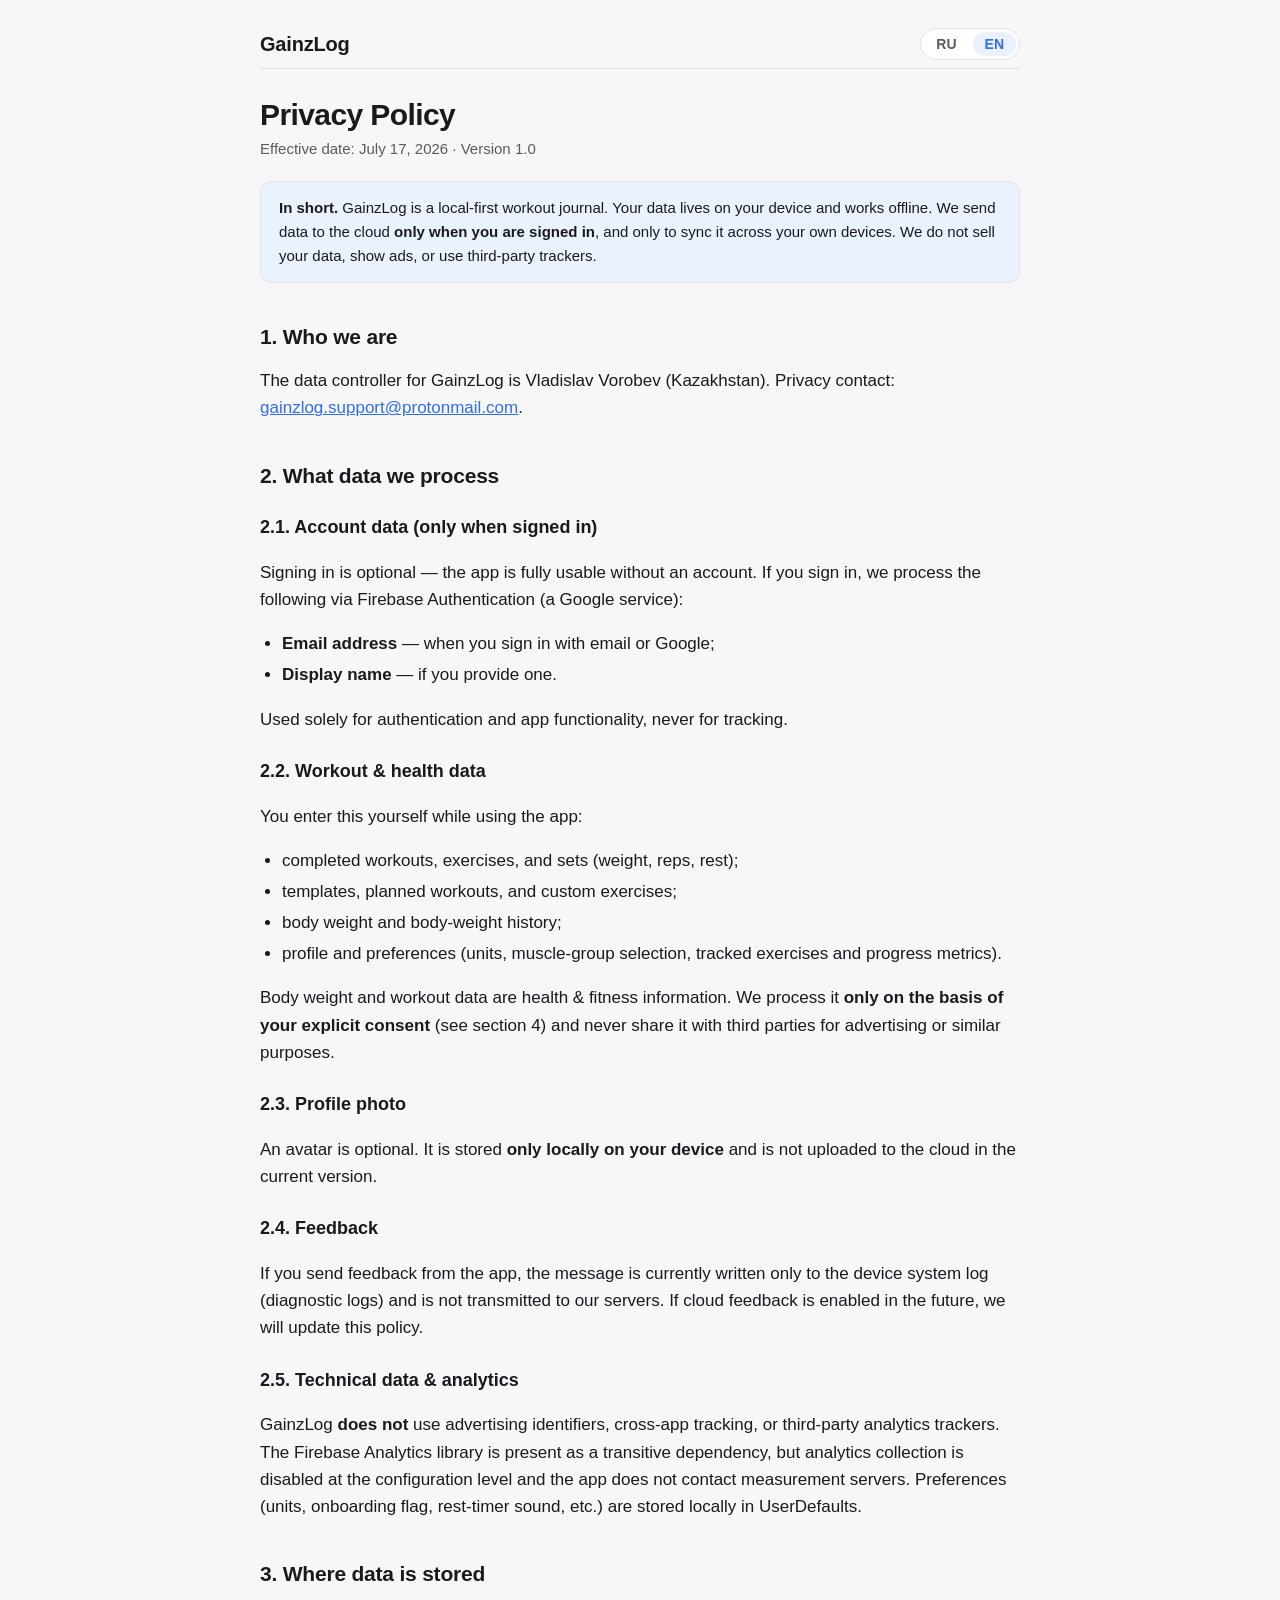
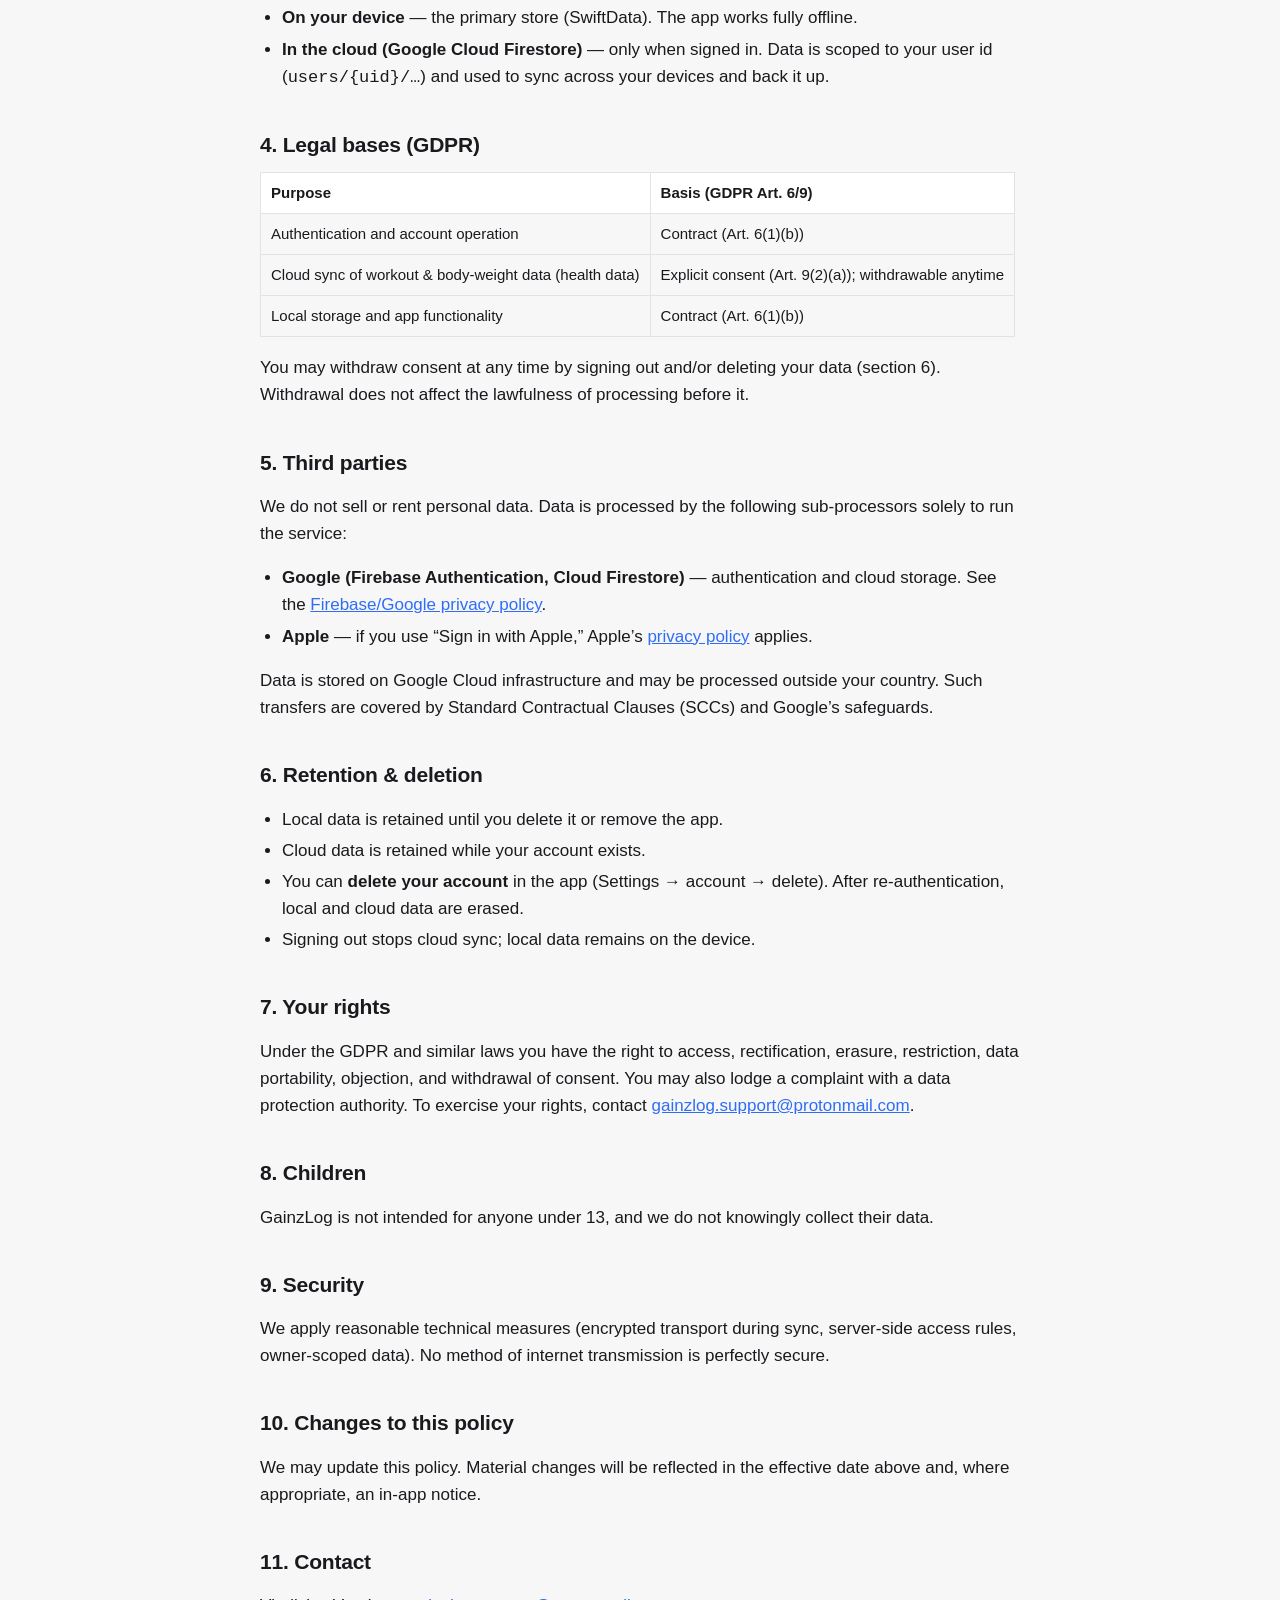
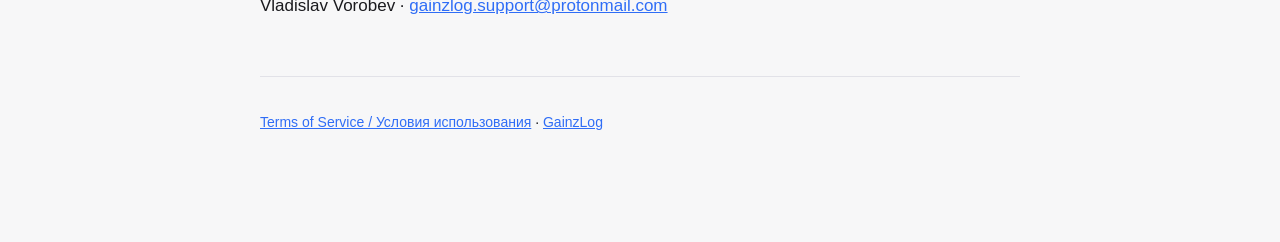
==== privacy/index.html @ ee57675c "chore: initial legal site (privacy policy + terms, RU/EN) Static GitHub Pages site for GainzLog lega" ====
<!doctype html>
<html lang="ru" data-lang="ru">
<head>
<meta charset="utf-8">
<meta name="viewport" content="width=device-width, initial-scale=1">
<title>GainzLog — Privacy Policy / Политика конфиденциальности</title>
<meta name="robots" content="index, follow">
<link rel="stylesheet" href="../style.css">
</head>
<body>
<div class="wrap">

  <header class="page">
    <a class="brand" href="../">GainzLog</a>
    <div class="lang-switch" role="group" aria-label="Language">
      <button type="button" data-lang-btn="ru">RU</button>
      <button type="button" data-lang-btn="en">EN</button>
    </div>
  </header>

  <!-- ================= RUSSIAN ================= -->
  <main lang="ru">
    <h1>Политика конфиденциальности</h1>
    <p class="effective">Дата вступления в силу: 17 июля 2026 г. · Версия 1.0</p>

    <div class="callout">
      <strong>Коротко.</strong> GainzLog — приложение-дневник тренировок с приоритетом
      локального хранения (local-first). Данные хранятся на вашем устройстве и работают
      офлайн. Мы отправляем данные в облако <strong>только если вы вошли в аккаунт</strong>,
      и только для синхронизации между вашими устройствами. Мы не продаём ваши данные,
      не показываем рекламу и не используем сторонние трекеры.
    </div>

    <h2>1. Кто мы</h2>
    <p>
      Оператором обработки данных (data controller) приложения GainzLog является
      Vladislav Vorobev (Казахстан).
      По вопросам конфиденциальности: <a href="mailto:gainzlog.support@protonmail.com">gainzlog.support@protonmail.com</a>.
    </p>

    <h2>2. Какие данные мы обрабатываем</h2>

    <h3>2.1. Данные аккаунта (только при входе)</h3>
    <p>
      Вход в аккаунт необязателен — приложением можно пользоваться без регистрации.
      Если вы входите, мы обрабатываем через Firebase Authentication (сервис Google):
    </p>
    <ul>
      <li><strong>Адрес электронной почты</strong> — при входе по email или через Google;</li>
      <li><strong>Отображаемое имя</strong> — если вы его указали.</li>
    </ul>
    <p>Эти данные используются исключительно для аутентификации и работы приложения, не для отслеживания.</p>

    <h3>2.2. Данные тренировок и о здоровье</h3>
    <p>Вы вводите их сами в процессе использования:</p>
    <ul>
      <li>завершённые тренировки, упражнения, подходы (вес, повторения, отдых);</li>
      <li>шаблоны и запланированные тренировки, кастомные упражнения;</li>
      <li>вес тела и история изменения веса;</li>
      <li>профиль и настройки (единицы измерения, выбор групп мышц, отслеживаемые упражнения и метрики прогресса).</li>
    </ul>
    <p>
      Данные о весе тела и тренировках относятся к сведениям о здоровье и физической форме.
      Мы обрабатываем их <strong>только на основании вашего явного согласия</strong>
      (см. раздел 4) и никогда не передаём третьим лицам в рекламных или иных подобных целях.
    </p>

    <h3>2.3. Фотография профиля</h3>
    <p>
      Аватар вы загружаете по желанию. Он хранится <strong>только локально на устройстве</strong>
      и в текущей версии в облако не передаётся.
    </p>

    <h3>2.4. Обратная связь</h3>
    <p>
      Если вы отправляете обратную связь из приложения, текст сообщения в текущей версии
      записывается только в системный журнал устройства (диагностические логи) и не передаётся
      на наши серверы. При подключении облачной обратной связи в будущем мы обновим эту политику.
    </p>

    <h3>2.5. Технические данные и аналитика</h3>
    <p>
      GainzLog <strong>не использует</strong> рекламные идентификаторы, кросс-приложенческое
      отслеживание и сторонние аналитические трекеры. Библиотека Firebase Analytics присутствует
      в сборке как транзитивная зависимость, но сбор аналитики отключён на уровне конфигурации,
      и приложение не обращается к серверам измерения. Настройки (единицы измерения, флаг
      прохождения онбординга, звук таймера отдыха и т. п.) хранятся локально в UserDefaults.
    </p>

    <h2>3. Где хранятся данные</h2>
    <ul>
      <li><strong>На устройстве</strong> — основное хранилище (SwiftData). Приложение полностью работает офлайн.</li>
      <li><strong>В облаке (Google Cloud Firestore)</strong> — только когда вы вошли в аккаунт. Данные привязаны к вашему идентификатору пользователя (<code>users/{uid}/…</code>) и служат для синхронизации между вашими устройствами и резервного копирования.</li>
    </ul>

    <h2>4. Правовые основания (GDPR)</h2>
    <table>
      <tr><th>Цель</th><th>Основание (ст. 6/9 GDPR)</th></tr>
      <tr><td>Аутентификация и работа аккаунта</td><td>Исполнение договора (ст. 6(1)(b))</td></tr>
      <tr><td>Облачная синхронизация данных о тренировках и весе (данные о здоровье)</td><td>Явное согласие (ст. 9(2)(a)); отзывается в любой момент</td></tr>
      <tr><td>Локальное хранение и работа приложения</td><td>Исполнение договора (ст. 6(1)(b))</td></tr>
    </table>
    <p>Вы можете отозвать согласие в любой момент — выйдя из аккаунта и/или удалив данные (раздел 6). Отзыв не затрагивает законность обработки до отзыва.</p>

    <h2>5. Передача третьим лицам</h2>
    <p>Мы не продаём и не сдаём в аренду персональные данные. Данные обрабатываются следующими субобработчиками (sub-processors) только для работы сервиса:</p>
    <ul>
      <li><strong>Google (Firebase Authentication, Cloud Firestore)</strong> — аутентификация и облачное хранение. См. <a href="https://firebase.google.com/support/privacy" target="_blank" rel="noopener">политику конфиденциальности Firebase/Google</a>.</li>
      <li><strong>Apple</strong> — если вы используете «Вход с Apple», применяется <a href="https://www.apple.com/legal/privacy/" target="_blank" rel="noopener">политика Apple</a>.</li>
    </ul>
    <p>
      Данные хранятся в инфраструктуре Google Cloud и могут обрабатываться за пределами вашей страны.
      Такие трансграничные передачи защищены стандартными договорными положениями (SCC) и мерами Google.
    </p>

    <h2>6. Хранение и удаление данных</h2>
    <ul>
      <li>Локальные данные хранятся, пока вы не удалите их или не удалите приложение.</li>
      <li>Облачные данные хранятся, пока существует ваш аккаунт.</li>
      <li>Вы можете <strong>удалить аккаунт</strong> в приложении (Настройки → аккаунт → удалить). После повторной аутентификации локальные и облачные данные стираются.</li>
      <li>Выход из аккаунта останавливает облачную синхронизацию; локальные данные остаются на устройстве.</li>
    </ul>

    <h2>7. Ваши права</h2>
    <p>Согласно GDPR и аналогичным законам вы имеете право на: доступ, исправление, удаление, ограничение обработки, переносимость данных, возражение против обработки и отзыв согласия. Также вы вправе подать жалобу в надзорный орган по защите данных. Для реализации прав напишите на <a href="mailto:gainzlog.support@protonmail.com">gainzlog.support@protonmail.com</a>.</p>

    <h2>8. Дети</h2>
    <p>GainzLog не предназначен для лиц младше 13 лет, и мы сознательно не собираем их данные.</p>

    <h2>9. Безопасность</h2>
    <p>Мы применяем разумные технические меры (шифрование канала при синхронизации, правила доступа на стороне сервера, привязка данных к идентификатору владельца). Абсолютной безопасности при передаче данных через интернет не существует.</p>

    <h2>10. Изменения политики</h2>
    <p>Мы можем обновлять эту политику. Существенные изменения будут отражены датой вступления в силу выше и, при необходимости, уведомлением в приложении.</p>

    <h2>11. Контакты</h2>
    <p>Vladislav Vorobev · <a href="mailto:gainzlog.support@protonmail.com">gainzlog.support@protonmail.com</a></p>
  </main>

  <!-- ================= ENGLISH ================= -->
  <main lang="en">
    <h1>Privacy Policy</h1>
    <p class="effective">Effective date: July 17, 2026 · Version 1.0</p>

    <div class="callout">
      <strong>In short.</strong> GainzLog is a local-first workout journal. Your data lives
      on your device and works offline. We send data to the cloud <strong>only when you are
      signed in</strong>, and only to sync it across your own devices. We do not sell your
      data, show ads, or use third-party trackers.
    </div>

    <h2>1. Who we are</h2>
    <p>
      The data controller for GainzLog is
      Vladislav Vorobev (Kazakhstan).
      Privacy contact: <a href="mailto:gainzlog.support@protonmail.com">gainzlog.support@protonmail.com</a>.
    </p>

    <h2>2. What data we process</h2>

    <h3>2.1. Account data (only when signed in)</h3>
    <p>Signing in is optional — the app is fully usable without an account. If you sign in, we process the following via Firebase Authentication (a Google service):</p>
    <ul>
      <li><strong>Email address</strong> — when you sign in with email or Google;</li>
      <li><strong>Display name</strong> — if you provide one.</li>
    </ul>
    <p>Used solely for authentication and app functionality, never for tracking.</p>

    <h3>2.2. Workout &amp; health data</h3>
    <p>You enter this yourself while using the app:</p>
    <ul>
      <li>completed workouts, exercises, and sets (weight, reps, rest);</li>
      <li>templates, planned workouts, and custom exercises;</li>
      <li>body weight and body-weight history;</li>
      <li>profile and preferences (units, muscle-group selection, tracked exercises and progress metrics).</li>
    </ul>
    <p>Body weight and workout data are health &amp; fitness information. We process it <strong>only on the basis of your explicit consent</strong> (see section 4) and never share it with third parties for advertising or similar purposes.</p>

    <h3>2.3. Profile photo</h3>
    <p>An avatar is optional. It is stored <strong>only locally on your device</strong> and is not uploaded to the cloud in the current version.</p>

    <h3>2.4. Feedback</h3>
    <p>If you send feedback from the app, the message is currently written only to the device system log (diagnostic logs) and is not transmitted to our servers. If cloud feedback is enabled in the future, we will update this policy.</p>

    <h3>2.5. Technical data &amp; analytics</h3>
    <p>GainzLog <strong>does not</strong> use advertising identifiers, cross-app tracking, or third-party analytics trackers. The Firebase Analytics library is present as a transitive dependency, but analytics collection is disabled at the configuration level and the app does not contact measurement servers. Preferences (units, onboarding flag, rest-timer sound, etc.) are stored locally in UserDefaults.</p>

    <h2>3. Where data is stored</h2>
    <ul>
      <li><strong>On your device</strong> — the primary store (SwiftData). The app works fully offline.</li>
      <li><strong>In the cloud (Google Cloud Firestore)</strong> — only when signed in. Data is scoped to your user id (<code>users/{uid}/…</code>) and used to sync across your devices and back it up.</li>
    </ul>

    <h2>4. Legal bases (GDPR)</h2>
    <table>
      <tr><th>Purpose</th><th>Basis (GDPR Art. 6/9)</th></tr>
      <tr><td>Authentication and account operation</td><td>Contract (Art. 6(1)(b))</td></tr>
      <tr><td>Cloud sync of workout &amp; body-weight data (health data)</td><td>Explicit consent (Art. 9(2)(a)); withdrawable anytime</td></tr>
      <tr><td>Local storage and app functionality</td><td>Contract (Art. 6(1)(b))</td></tr>
    </table>
    <p>You may withdraw consent at any time by signing out and/or deleting your data (section 6). Withdrawal does not affect the lawfulness of processing before it.</p>

    <h2>5. Third parties</h2>
    <p>We do not sell or rent personal data. Data is processed by the following sub-processors solely to run the service:</p>
    <ul>
      <li><strong>Google (Firebase Authentication, Cloud Firestore)</strong> — authentication and cloud storage. See the <a href="https://firebase.google.com/support/privacy" target="_blank" rel="noopener">Firebase/Google privacy policy</a>.</li>
      <li><strong>Apple</strong> — if you use “Sign in with Apple,” Apple’s <a href="https://www.apple.com/legal/privacy/" target="_blank" rel="noopener">privacy policy</a> applies.</li>
    </ul>
    <p>Data is stored on Google Cloud infrastructure and may be processed outside your country. Such transfers are covered by Standard Contractual Clauses (SCCs) and Google’s safeguards.</p>

    <h2>6. Retention &amp; deletion</h2>
    <ul>
      <li>Local data is retained until you delete it or remove the app.</li>
      <li>Cloud data is retained while your account exists.</li>
      <li>You can <strong>delete your account</strong> in the app (Settings → account → delete). After re-authentication, local and cloud data are erased.</li>
      <li>Signing out stops cloud sync; local data remains on the device.</li>
    </ul>

    <h2>7. Your rights</h2>
    <p>Under the GDPR and similar laws you have the right to access, rectification, erasure, restriction, data portability, objection, and withdrawal of consent. You may also lodge a complaint with a data protection authority. To exercise your rights, contact <a href="mailto:gainzlog.support@protonmail.com">gainzlog.support@protonmail.com</a>.</p>

    <h2>8. Children</h2>
    <p>GainzLog is not intended for anyone under 13, and we do not knowingly collect their data.</p>

    <h2>9. Security</h2>
    <p>We apply reasonable technical measures (encrypted transport during sync, server-side access rules, owner-scoped data). No method of internet transmission is perfectly secure.</p>

    <h2>10. Changes to this policy</h2>
    <p>We may update this policy. Material changes will be reflected in the effective date above and, where appropriate, an in-app notice.</p>

    <h2>11. Contact</h2>
    <p>Vladislav Vorobev · <a href="mailto:gainzlog.support@protonmail.com">gainzlog.support@protonmail.com</a></p>
  </main>

  <footer class="page">
    <p><a href="../terms/">Terms of Service / Условия использования</a> · <a href="../">GainzLog</a></p>
  </footer>

</div>
<script src="../lang.js"></script>
</body>
</html>
---- style.css ----
/* GainzLog legal pages — self-hosted on GitHub Pages.
   Theme-aware, responsive, no external dependencies. */

:root {
  --bg: #f7f7f8;
  --surface: #ffffff;
  --text: #1a1a1e;
  --text-secondary: #5a5a63;
  --border: #e2e2e8;
  --accent: #2f6df6;
  --accent-weak: #eaf1ff;
  --maxw: 760px;
}

@media (prefers-color-scheme: dark) {
  :root {
    --bg: #0e0e11;
    --surface: #17171c;
    --text: #f0f0f3;
    --text-secondary: #a0a0ab;
    --border: #2a2a32;
    --accent: #6f9dff;
    --accent-weak: #1a2438;
  }
}

* { box-sizing: border-box; }

html { -webkit-text-size-adjust: 100%; }

body {
  margin: 0;
  padding: 0 20px 96px;
  background: var(--bg);
  color: var(--text);
  font-family: -apple-system, BlinkMacSystemFont, "SF Pro Text", "Segoe UI", Roboto, Helvetica, Arial, sans-serif;
  line-height: 1.6;
  font-size: 17px;
}

.wrap { max-width: var(--maxw); margin: 0 auto; }

header.page {
  display: flex;
  align-items: center;
  justify-content: space-between;
  gap: 16px;
  flex-wrap: wrap;
  padding: 28px 0 8px;
  border-bottom: 1px solid var(--border);
  margin-bottom: 28px;
}

.brand {
  font-weight: 700;
  font-size: 20px;
  letter-spacing: -0.01em;
  text-decoration: none;
  color: var(--text);
}

.lang-switch { display: inline-flex; gap: 4px; background: var(--surface); border: 1px solid var(--border); border-radius: 999px; padding: 3px; }
.lang-switch button {
  border: 0; background: transparent; color: var(--text-secondary);
  font: inherit; font-size: 14px; font-weight: 600; cursor: pointer;
  padding: 5px 12px; border-radius: 999px; line-height: 1;
}
.lang-switch button[aria-pressed="true"] { background: var(--accent-weak); color: var(--accent); }

h1 { font-size: 30px; line-height: 1.2; letter-spacing: -0.02em; margin: 0 0 4px; }
h2 { font-size: 21px; line-height: 1.3; letter-spacing: -0.01em; margin: 40px 0 10px; }
h3 { font-size: 18px; margin: 24px 0 6px; }
p, li { color: var(--text); }
.muted { color: var(--text-secondary); }
.effective { color: var(--text-secondary); font-size: 15px; margin: 0 0 8px; }

a { color: var(--accent); }

ul { padding-left: 22px; }
li { margin: 4px 0; }

.callout {
  background: var(--accent-weak);
  border: 1px solid var(--border);
  border-radius: 12px;
  padding: 14px 18px;
  margin: 20px 0;
  font-size: 15px;
}
.callout strong { color: var(--text); }

table { border-collapse: collapse; width: 100%; margin: 14px 0; font-size: 15px; display: block; overflow-x: auto; }
th, td { border: 1px solid var(--border); padding: 8px 10px; text-align: left; vertical-align: top; }
th { background: var(--surface); font-weight: 600; }

footer.page {
  margin-top: 56px; padding-top: 20px; border-top: 1px solid var(--border);
  color: var(--text-secondary); font-size: 14px;
}

/* Language gating */
html[data-lang="ru"] [lang="en"] { display: none !important; }
html[data-lang="en"] [lang="ru"] { display: none !important; }
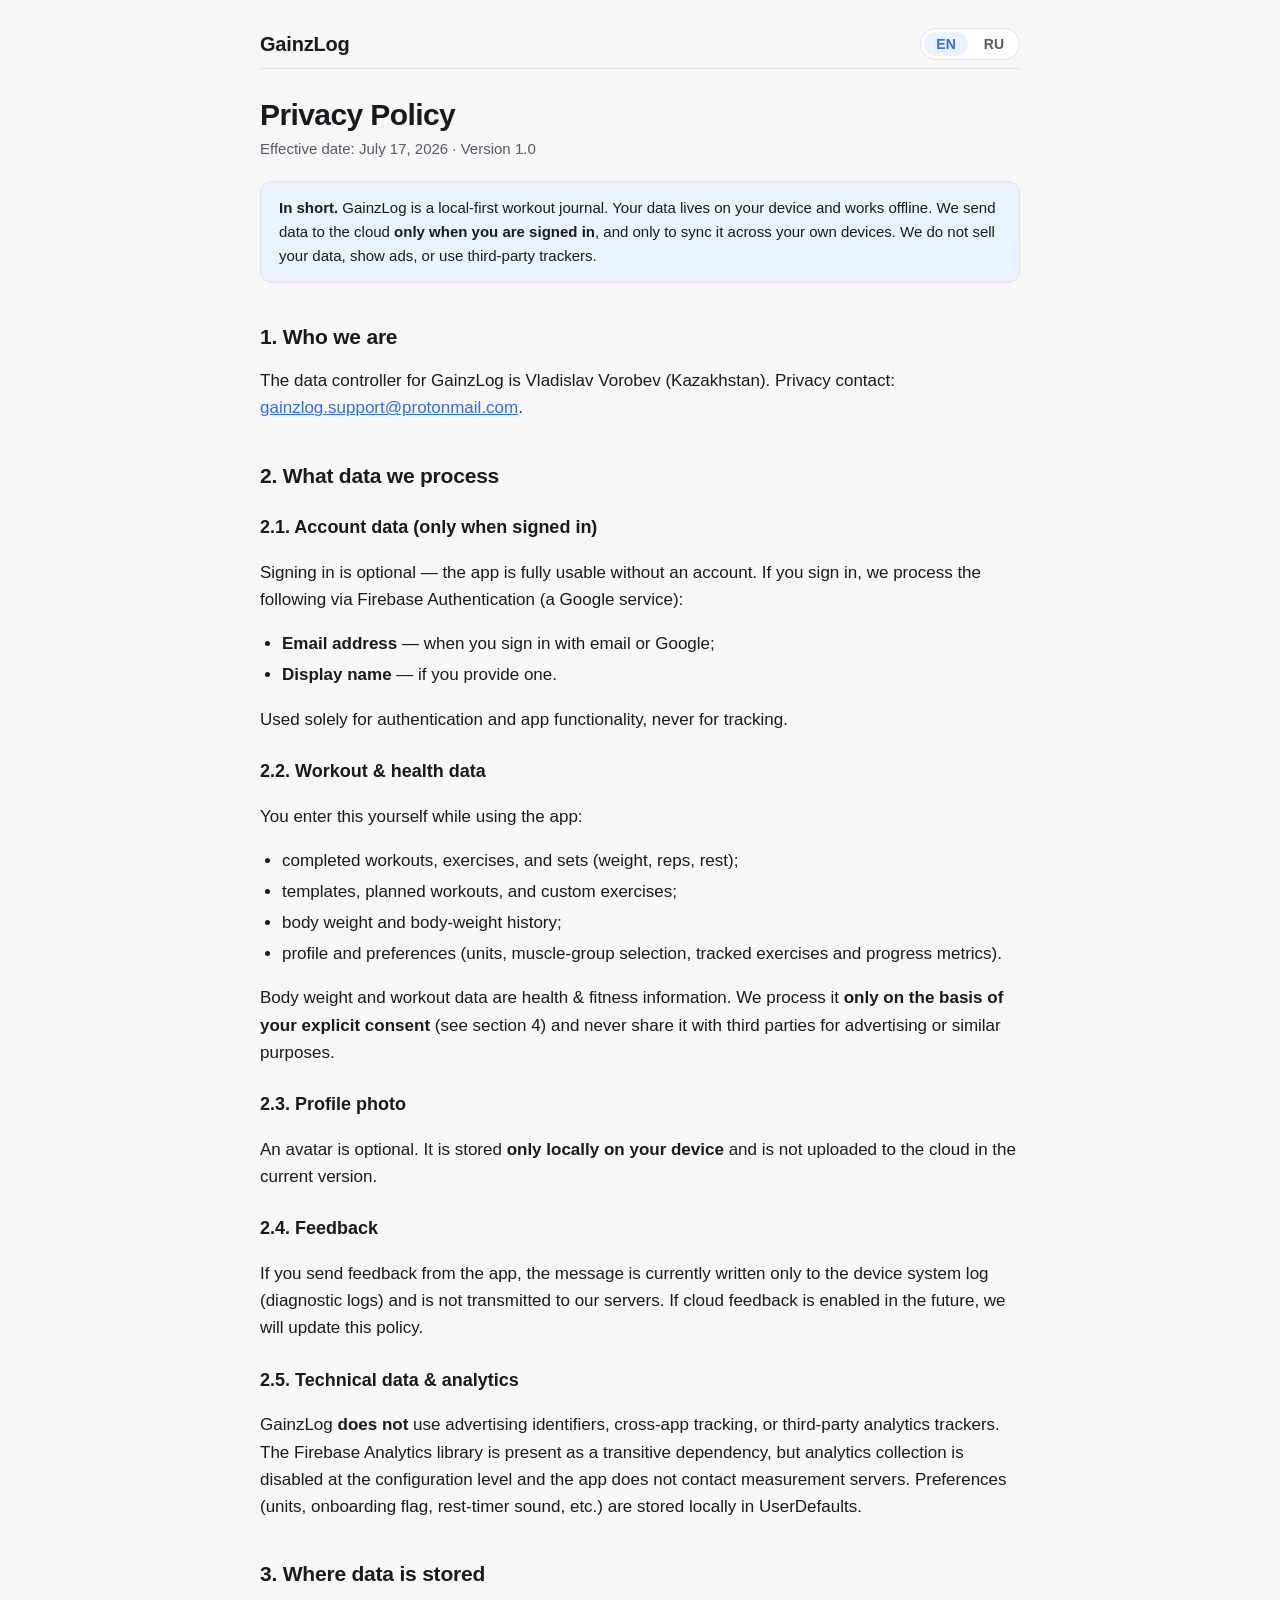
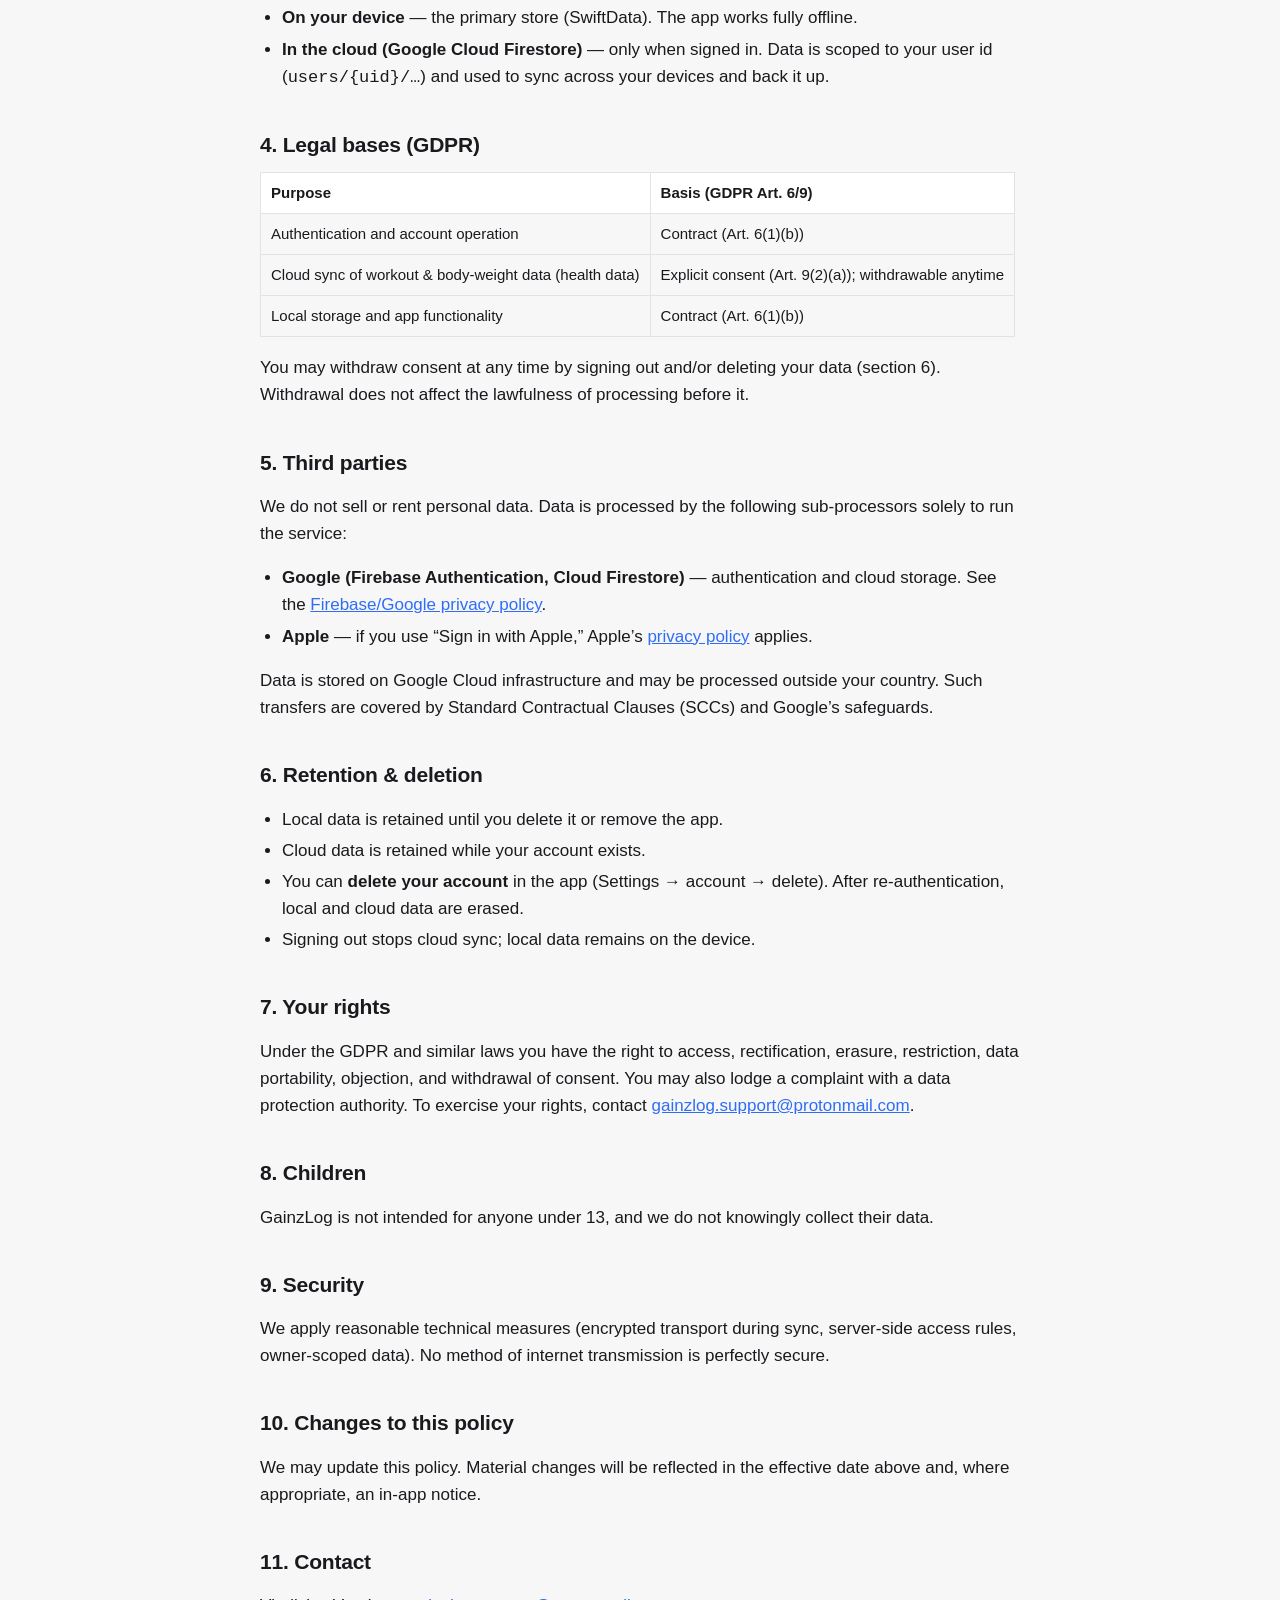
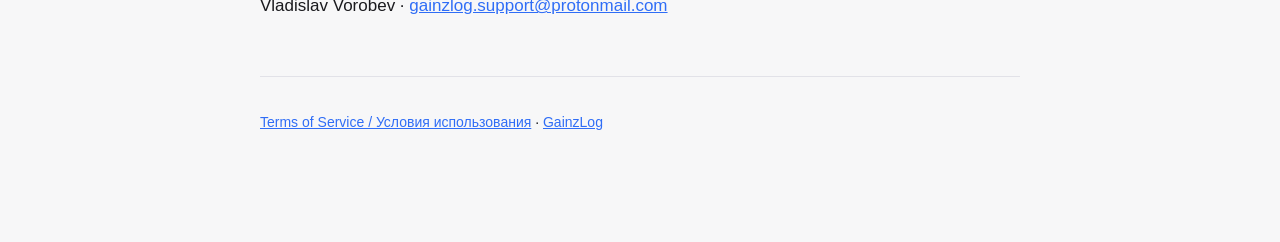
==== commit cefbd577: "feat: default to EN, reorder language toggle to EN|RU Co-Authored-By: Claude Opus 4.8 <noreply@anthr" ====
--- a/privacy/index.html
+++ b/privacy/index.html
@@ -1,5 +1,5 @@
 <!doctype html>
-<html lang="ru" data-lang="ru">
+<html lang="en" data-lang="en">
 <head>
 <meta charset="utf-8">
 <meta name="viewport" content="width=device-width, initial-scale=1">
@@ -13,8 +13,8 @@
   <header class="page">
     <a class="brand" href="../">GainzLog</a>
     <div class="lang-switch" role="group" aria-label="Language">
+      <button type="button" data-lang-btn="en">EN</button>
       <button type="button" data-lang-btn="ru">RU</button>
-      <button type="button" data-lang-btn="en">EN</button>
     </div>
   </header>
 
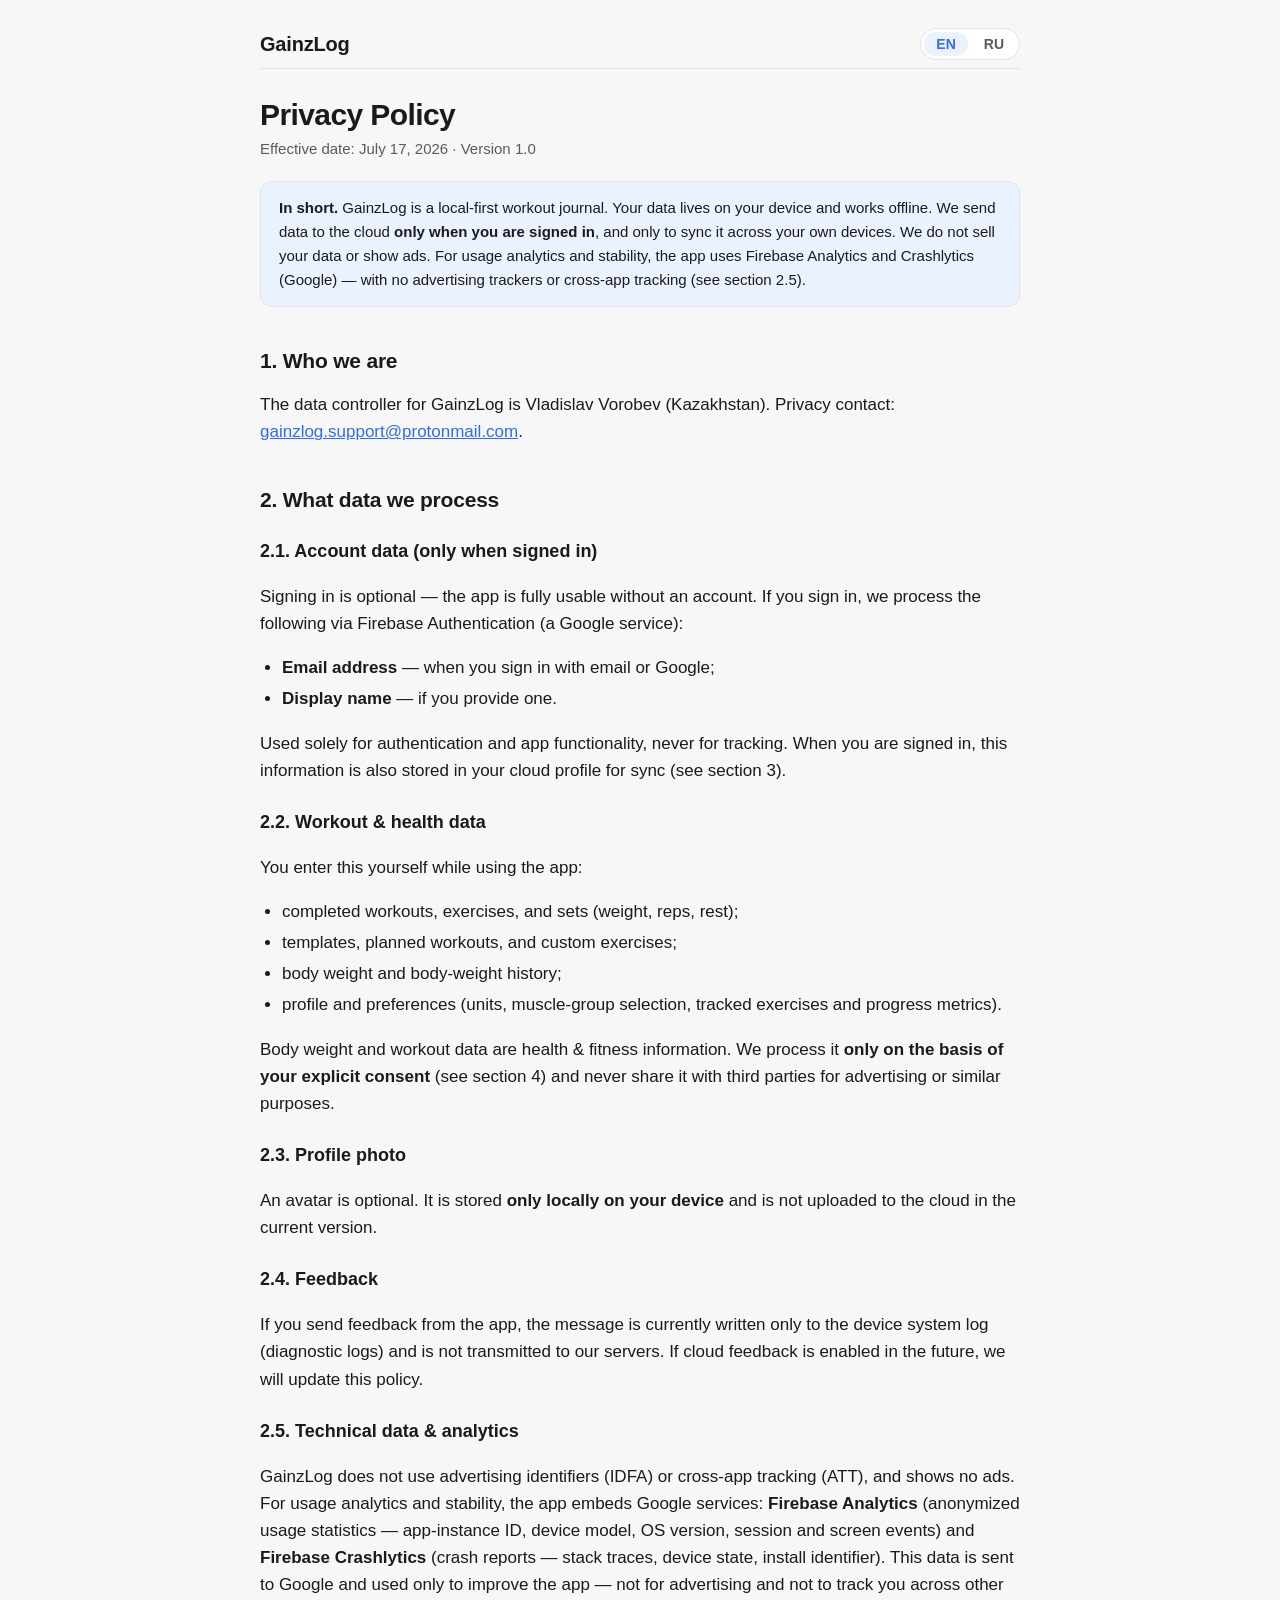
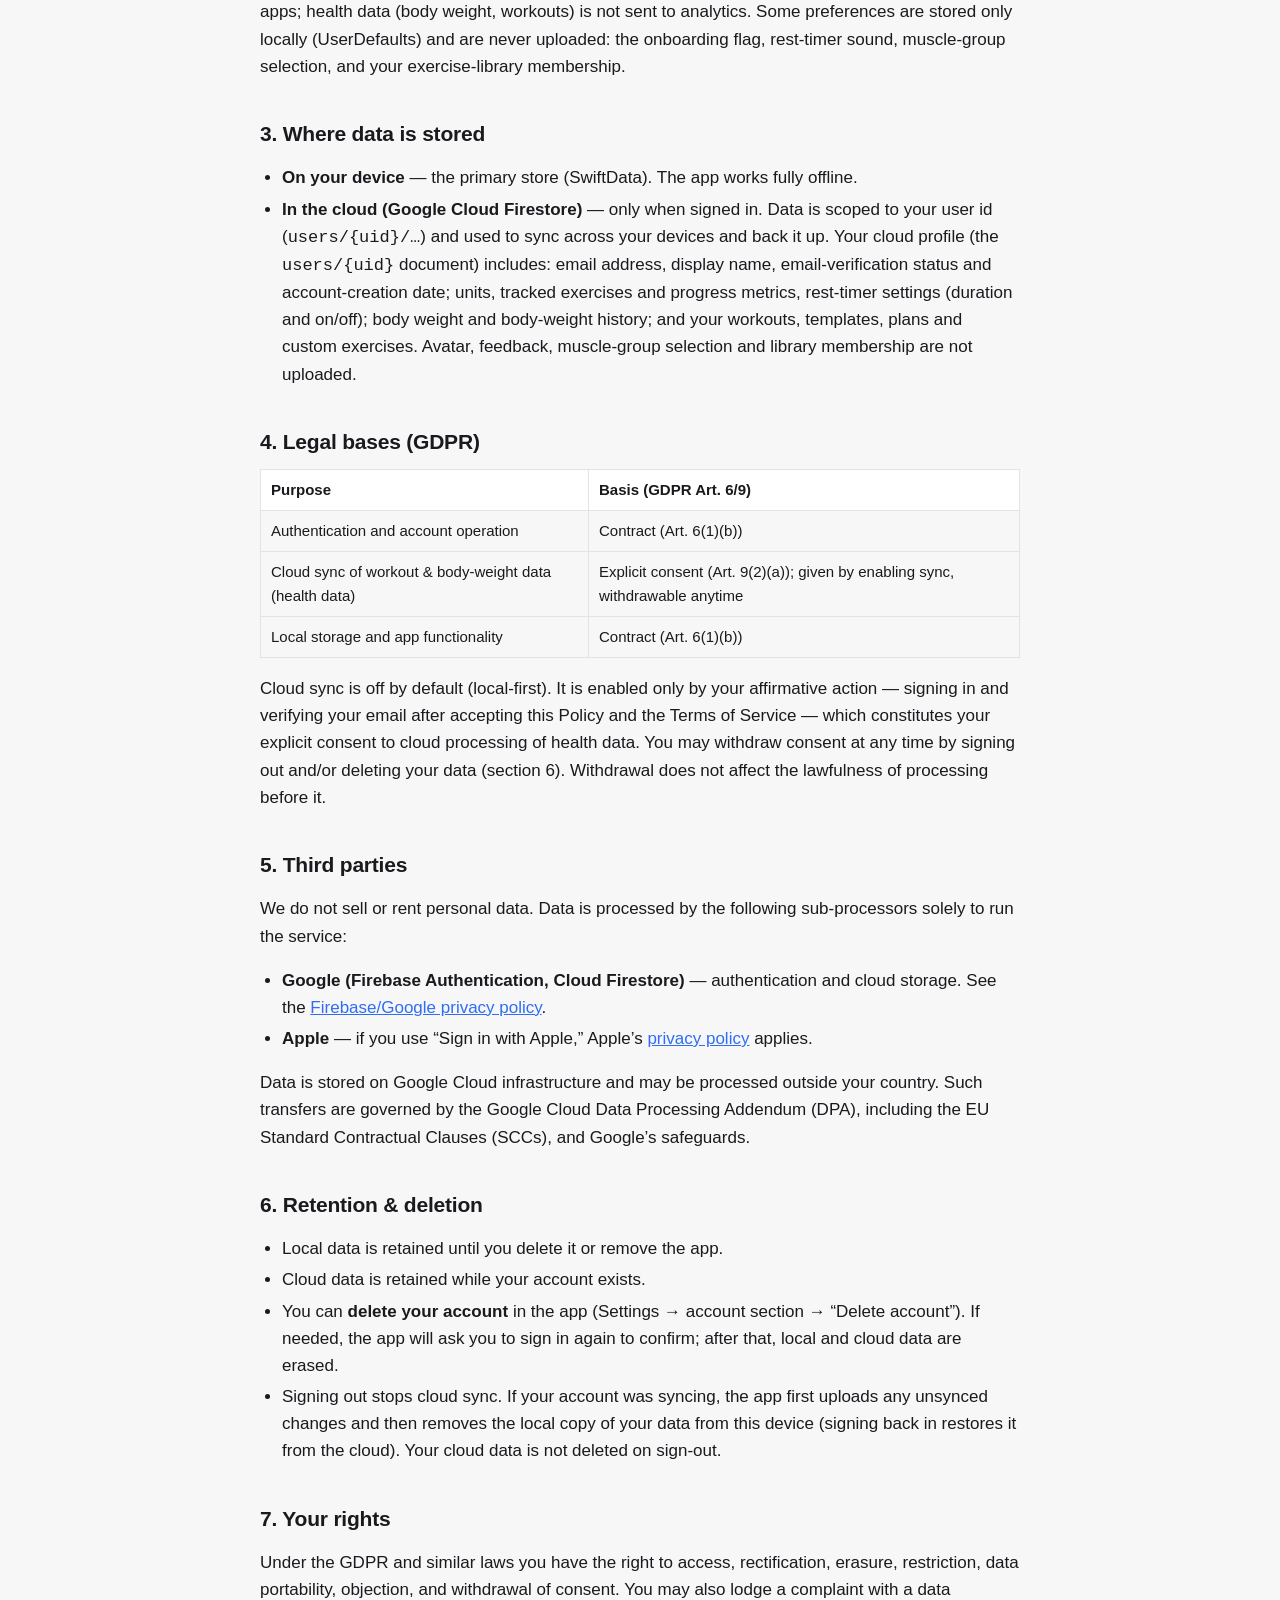
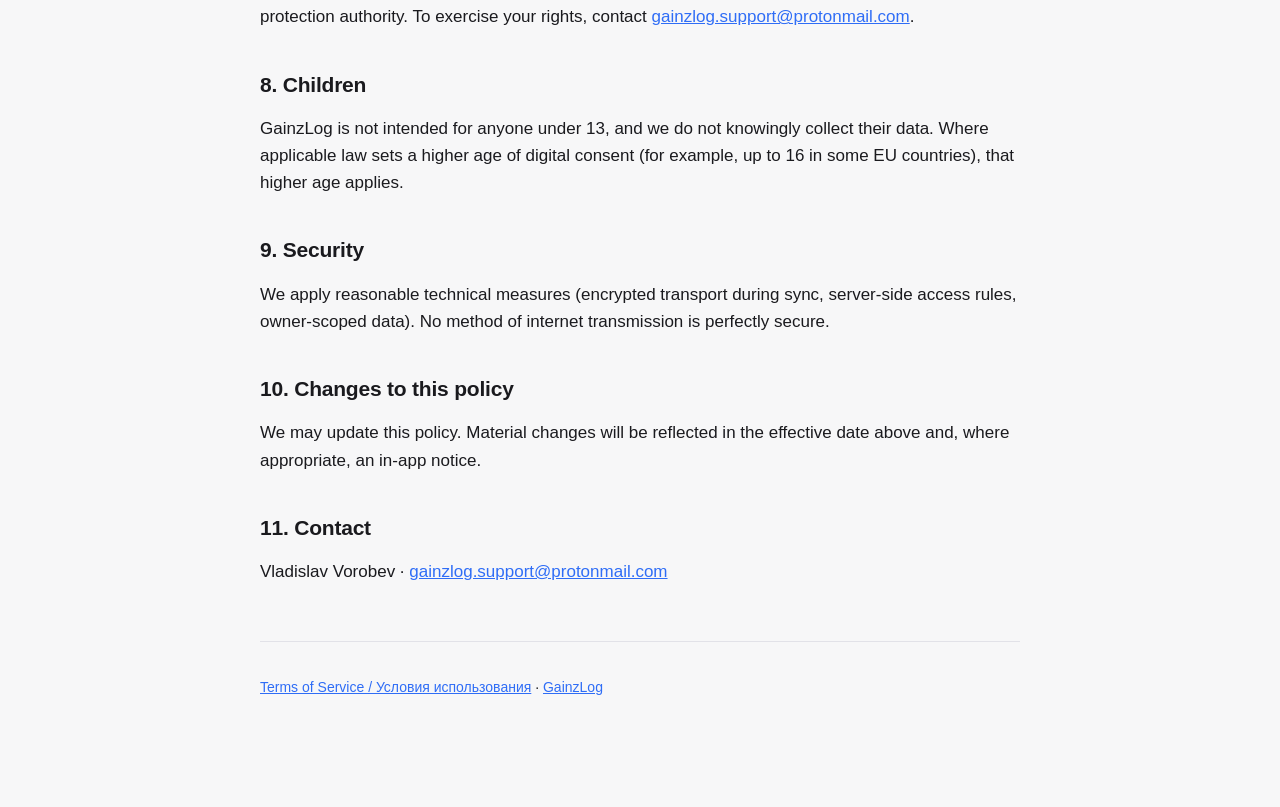
==== commit 7fcd95bd: "docs(privacy): align policy with actual app behavior - §2.5: disclose Firebase Analytics + Crashlyti" ====
--- a/privacy/index.html
+++ b/privacy/index.html
@@ -27,8 +27,10 @@
       <strong>Коротко.</strong> GainzLog — приложение-дневник тренировок с приоритетом
       локального хранения (local-first). Данные хранятся на вашем устройстве и работают
       офлайн. Мы отправляем данные в облако <strong>только если вы вошли в аккаунт</strong>,
-      и только для синхронизации между вашими устройствами. Мы не продаём ваши данные,
-      не показываем рекламу и не используем сторонние трекеры.
+      и только для синхронизации между вашими устройствами. Мы не продаём ваши данные
+      и не показываем рекламу. Для аналитики использования и стабильности приложение
+      использует Firebase Analytics и Crashlytics (Google) — без рекламных трекеров
+      и межприложенческого отслеживания (см. раздел 2.5).
     </div>
 
     <h2>1. Кто мы</h2>
@@ -49,7 +51,7 @@
       <li><strong>Адрес электронной почты</strong> — при входе по email или через Google;</li>
       <li><strong>Отображаемое имя</strong> — если вы его указали.</li>
     </ul>
-    <p>Эти данные используются исключительно для аутентификации и работы приложения, не для отслеживания.</p>
+    <p>Эти данные используются исключительно для аутентификации и работы приложения, не для отслеживания. При входе они также сохраняются в вашем облачном профиле для синхронизации (см. раздел 3).</p>
 
     <h3>2.2. Данные тренировок и о здоровье</h3>
     <p>Вы вводите их сами в процессе использования:</p>
@@ -80,27 +82,33 @@
 
     <h3>2.5. Технические данные и аналитика</h3>
     <p>
-      GainzLog <strong>не использует</strong> рекламные идентификаторы, кросс-приложенческое
-      отслеживание и сторонние аналитические трекеры. Библиотека Firebase Analytics присутствует
-      в сборке как транзитивная зависимость, но сбор аналитики отключён на уровне конфигурации,
-      и приложение не обращается к серверам измерения. Настройки (единицы измерения, флаг
-      прохождения онбординга, звук таймера отдыха и т. п.) хранятся локально в UserDefaults.
+      GainzLog не использует рекламные идентификаторы (IDFA) и межприложенческое отслеживание
+      (ATT) и не показывает рекламу. Для аналитики использования и стабильности в приложение
+      встроены сервисы Google: <strong>Firebase Analytics</strong> (обезличенная статистика
+      использования — идентификатор экземпляра приложения, модель устройства, версия ОС,
+      события сессий и экранов) и <strong>Firebase Crashlytics</strong> (отчёты о сбоях — стек
+      вызовов, состояние устройства, идентификатор установки). Эти данные передаются в Google
+      и используются только для улучшения приложения — не для рекламы и не для отслеживания вас
+      в других приложениях; данные о здоровье (вес тела, тренировки) в аналитику не передаются.
+      Часть настроек хранится только локально (UserDefaults) и в облако не передаётся: флаг
+      прохождения онбординга, звук таймера отдыха, выбор групп мышц, состав вашей библиотеки
+      упражнений.
     </p>
 
     <h2>3. Где хранятся данные</h2>
     <ul>
       <li><strong>На устройстве</strong> — основное хранилище (SwiftData). Приложение полностью работает офлайн.</li>
-      <li><strong>В облаке (Google Cloud Firestore)</strong> — только когда вы вошли в аккаунт. Данные привязаны к вашему идентификатору пользователя (<code>users/{uid}/…</code>) и служат для синхронизации между вашими устройствами и резервного копирования.</li>
+      <li><strong>В облаке (Google Cloud Firestore)</strong> — только когда вы вошли в аккаунт. Данные привязаны к вашему идентификатору пользователя (<code>users/{uid}/…</code>) и служат для синхронизации между вашими устройствами и резервного копирования. Облачный профиль (документ <code>users/{uid}</code>) включает: адрес электронной почты, отображаемое имя, статус подтверждения email и дату создания аккаунта; единицы измерения, отслеживаемые упражнения и метрики прогресса, настройки таймера отдыха (длительность и вкл/выкл); вес тела и историю его изменения; а также ваши тренировки, шаблоны, планы и кастомные упражнения. Аватар, обратная связь, выбор групп мышц и состав библиотеки в облако не передаются.</li>
     </ul>
 
     <h2>4. Правовые основания (GDPR)</h2>
     <table>
       <tr><th>Цель</th><th>Основание (ст. 6/9 GDPR)</th></tr>
       <tr><td>Аутентификация и работа аккаунта</td><td>Исполнение договора (ст. 6(1)(b))</td></tr>
-      <tr><td>Облачная синхронизация данных о тренировках и весе (данные о здоровье)</td><td>Явное согласие (ст. 9(2)(a)); отзывается в любой момент</td></tr>
+      <tr><td>Облачная синхронизация данных о тренировках и весе (данные о здоровье)</td><td>Явное согласие (ст. 9(2)(a)); даётся включением синхронизации, отзывается в любой момент</td></tr>
       <tr><td>Локальное хранение и работа приложения</td><td>Исполнение договора (ст. 6(1)(b))</td></tr>
     </table>
-    <p>Вы можете отозвать согласие в любой момент — выйдя из аккаунта и/или удалив данные (раздел 6). Отзыв не затрагивает законность обработки до отзыва.</p>
+    <p>Облачная синхронизация по умолчанию выключена (local-first). Она включается только вашим активным действием — входом в аккаунт и подтверждением email после принятия настоящей Политики и Условий использования; это и есть ваше явное согласие на облачную обработку данных о здоровье. Вы можете отозвать согласие в любой момент — выйдя из аккаунта и/или удалив данные (раздел 6). Отзыв не затрагивает законность обработки до отзыва.</p>
 
     <h2>5. Передача третьим лицам</h2>
     <p>Мы не продаём и не сдаём в аренду персональные данные. Данные обрабатываются следующими субобработчиками (sub-processors) только для работы сервиса:</p>
@@ -110,22 +118,23 @@
     </ul>
     <p>
       Данные хранятся в инфраструктуре Google Cloud и могут обрабатываться за пределами вашей страны.
-      Такие трансграничные передачи защищены стандартными договорными положениями (SCC) и мерами Google.
+      Такие трансграничные передачи регулируются соглашением об обработке данных Google Cloud (DPA),
+      включая стандартные договорные положения (SCC) ЕС, и мерами безопасности Google.
     </p>
 
     <h2>6. Хранение и удаление данных</h2>
     <ul>
       <li>Локальные данные хранятся, пока вы не удалите их или не удалите приложение.</li>
       <li>Облачные данные хранятся, пока существует ваш аккаунт.</li>
-      <li>Вы можете <strong>удалить аккаунт</strong> в приложении (Настройки → аккаунт → удалить). После повторной аутентификации локальные и облачные данные стираются.</li>
-      <li>Выход из аккаунта останавливает облачную синхронизацию; локальные данные остаются на устройстве.</li>
+      <li>Вы можете <strong>удалить аккаунт</strong> в приложении (Настройки → раздел аккаунта → «Удалить аккаунт»). При необходимости приложение попросит повторный вход для подтверждения; после этого локальные и облачные данные стираются.</li>
+      <li>Выход из аккаунта останавливает облачную синхронизацию. Если аккаунт синхронизировался, приложение сначала отправляет несинхронизированные изменения в облако, затем удаляет локальную копию данных с этого устройства (повторный вход восстановит их из облака). Облачные данные при выходе не удаляются.</li>
     </ul>
 
     <h2>7. Ваши права</h2>
     <p>Согласно GDPR и аналогичным законам вы имеете право на: доступ, исправление, удаление, ограничение обработки, переносимость данных, возражение против обработки и отзыв согласия. Также вы вправе подать жалобу в надзорный орган по защите данных. Для реализации прав напишите на <a href="mailto:gainzlog.support@protonmail.com">gainzlog.support@protonmail.com</a>.</p>
 
     <h2>8. Дети</h2>
-    <p>GainzLog не предназначен для лиц младше 13 лет, и мы сознательно не собираем их данные.</p>
+    <p>GainzLog не предназначен для лиц младше 13 лет, и мы сознательно не собираем их данные. Там, где применимое законодательство устанавливает более высокий возраст цифрового согласия (например, до 16 лет в ряде стран ЕС), действует этот более высокий возраст.</p>
 
     <h2>9. Безопасность</h2>
     <p>Мы применяем разумные технические меры (шифрование канала при синхронизации, правила доступа на стороне сервера, привязка данных к идентификатору владельца). Абсолютной безопасности при передаче данных через интернет не существует.</p>
@@ -146,7 +155,9 @@
       <strong>In short.</strong> GainzLog is a local-first workout journal. Your data lives
       on your device and works offline. We send data to the cloud <strong>only when you are
       signed in</strong>, and only to sync it across your own devices. We do not sell your
-      data, show ads, or use third-party trackers.
+      data or show ads. For usage analytics and stability, the app uses Firebase Analytics
+      and Crashlytics (Google) — with no advertising trackers or cross-app tracking
+      (see section 2.5).
     </div>
 
     <h2>1. Who we are</h2>
@@ -164,7 +175,7 @@
       <li><strong>Email address</strong> — when you sign in with email or Google;</li>
       <li><strong>Display name</strong> — if you provide one.</li>
     </ul>
-    <p>Used solely for authentication and app functionality, never for tracking.</p>
+    <p>Used solely for authentication and app functionality, never for tracking. When you are signed in, this information is also stored in your cloud profile for sync (see section 3).</p>
 
     <h3>2.2. Workout &amp; health data</h3>
     <p>You enter this yourself while using the app:</p>
@@ -183,22 +194,22 @@
     <p>If you send feedback from the app, the message is currently written only to the device system log (diagnostic logs) and is not transmitted to our servers. If cloud feedback is enabled in the future, we will update this policy.</p>
 
     <h3>2.5. Technical data &amp; analytics</h3>
-    <p>GainzLog <strong>does not</strong> use advertising identifiers, cross-app tracking, or third-party analytics trackers. The Firebase Analytics library is present as a transitive dependency, but analytics collection is disabled at the configuration level and the app does not contact measurement servers. Preferences (units, onboarding flag, rest-timer sound, etc.) are stored locally in UserDefaults.</p>
+    <p>GainzLog does not use advertising identifiers (IDFA) or cross-app tracking (ATT), and shows no ads. For usage analytics and stability, the app embeds Google services: <strong>Firebase Analytics</strong> (anonymized usage statistics — app-instance ID, device model, OS version, session and screen events) and <strong>Firebase Crashlytics</strong> (crash reports — stack traces, device state, install identifier). This data is sent to Google and used only to improve the app — not for advertising and not to track you across other apps; health data (body weight, workouts) is not sent to analytics. Some preferences are stored only locally (UserDefaults) and are never uploaded: the onboarding flag, rest-timer sound, muscle-group selection, and your exercise-library membership.</p>
 
     <h2>3. Where data is stored</h2>
     <ul>
       <li><strong>On your device</strong> — the primary store (SwiftData). The app works fully offline.</li>
-      <li><strong>In the cloud (Google Cloud Firestore)</strong> — only when signed in. Data is scoped to your user id (<code>users/{uid}/…</code>) and used to sync across your devices and back it up.</li>
+      <li><strong>In the cloud (Google Cloud Firestore)</strong> — only when signed in. Data is scoped to your user id (<code>users/{uid}/…</code>) and used to sync across your devices and back it up. Your cloud profile (the <code>users/{uid}</code> document) includes: email address, display name, email-verification status and account-creation date; units, tracked exercises and progress metrics, rest-timer settings (duration and on/off); body weight and body-weight history; and your workouts, templates, plans and custom exercises. Avatar, feedback, muscle-group selection and library membership are not uploaded.</li>
     </ul>
 
     <h2>4. Legal bases (GDPR)</h2>
     <table>
       <tr><th>Purpose</th><th>Basis (GDPR Art. 6/9)</th></tr>
       <tr><td>Authentication and account operation</td><td>Contract (Art. 6(1)(b))</td></tr>
-      <tr><td>Cloud sync of workout &amp; body-weight data (health data)</td><td>Explicit consent (Art. 9(2)(a)); withdrawable anytime</td></tr>
+      <tr><td>Cloud sync of workout &amp; body-weight data (health data)</td><td>Explicit consent (Art. 9(2)(a)); given by enabling sync, withdrawable anytime</td></tr>
       <tr><td>Local storage and app functionality</td><td>Contract (Art. 6(1)(b))</td></tr>
     </table>
-    <p>You may withdraw consent at any time by signing out and/or deleting your data (section 6). Withdrawal does not affect the lawfulness of processing before it.</p>
+    <p>Cloud sync is off by default (local-first). It is enabled only by your affirmative action — signing in and verifying your email after accepting this Policy and the Terms of Service — which constitutes your explicit consent to cloud processing of health data. You may withdraw consent at any time by signing out and/or deleting your data (section 6). Withdrawal does not affect the lawfulness of processing before it.</p>
 
     <h2>5. Third parties</h2>
     <p>We do not sell or rent personal data. Data is processed by the following sub-processors solely to run the service:</p>
@@ -206,21 +217,21 @@
       <li><strong>Google (Firebase Authentication, Cloud Firestore)</strong> — authentication and cloud storage. See the <a href="https://firebase.google.com/support/privacy" target="_blank" rel="noopener">Firebase/Google privacy policy</a>.</li>
       <li><strong>Apple</strong> — if you use “Sign in with Apple,” Apple’s <a href="https://www.apple.com/legal/privacy/" target="_blank" rel="noopener">privacy policy</a> applies.</li>
     </ul>
-    <p>Data is stored on Google Cloud infrastructure and may be processed outside your country. Such transfers are covered by Standard Contractual Clauses (SCCs) and Google’s safeguards.</p>
+    <p>Data is stored on Google Cloud infrastructure and may be processed outside your country. Such transfers are governed by the Google Cloud Data Processing Addendum (DPA), including the EU Standard Contractual Clauses (SCCs), and Google’s safeguards.</p>
 
     <h2>6. Retention &amp; deletion</h2>
     <ul>
       <li>Local data is retained until you delete it or remove the app.</li>
       <li>Cloud data is retained while your account exists.</li>
-      <li>You can <strong>delete your account</strong> in the app (Settings → account → delete). After re-authentication, local and cloud data are erased.</li>
-      <li>Signing out stops cloud sync; local data remains on the device.</li>
+      <li>You can <strong>delete your account</strong> in the app (Settings → account section → “Delete account”). If needed, the app will ask you to sign in again to confirm; after that, local and cloud data are erased.</li>
+      <li>Signing out stops cloud sync. If your account was syncing, the app first uploads any unsynced changes and then removes the local copy of your data from this device (signing back in restores it from the cloud). Your cloud data is not deleted on sign-out.</li>
     </ul>
 
     <h2>7. Your rights</h2>
     <p>Under the GDPR and similar laws you have the right to access, rectification, erasure, restriction, data portability, objection, and withdrawal of consent. You may also lodge a complaint with a data protection authority. To exercise your rights, contact <a href="mailto:gainzlog.support@protonmail.com">gainzlog.support@protonmail.com</a>.</p>
 
     <h2>8. Children</h2>
-    <p>GainzLog is not intended for anyone under 13, and we do not knowingly collect their data.</p>
+    <p>GainzLog is not intended for anyone under 13, and we do not knowingly collect their data. Where applicable law sets a higher age of digital consent (for example, up to 16 in some EU countries), that higher age applies.</p>
 
     <h2>9. Security</h2>
     <p>We apply reasonable technical measures (encrypted transport during sync, server-side access rules, owner-scoped data). No method of internet transmission is perfectly secure.</p>
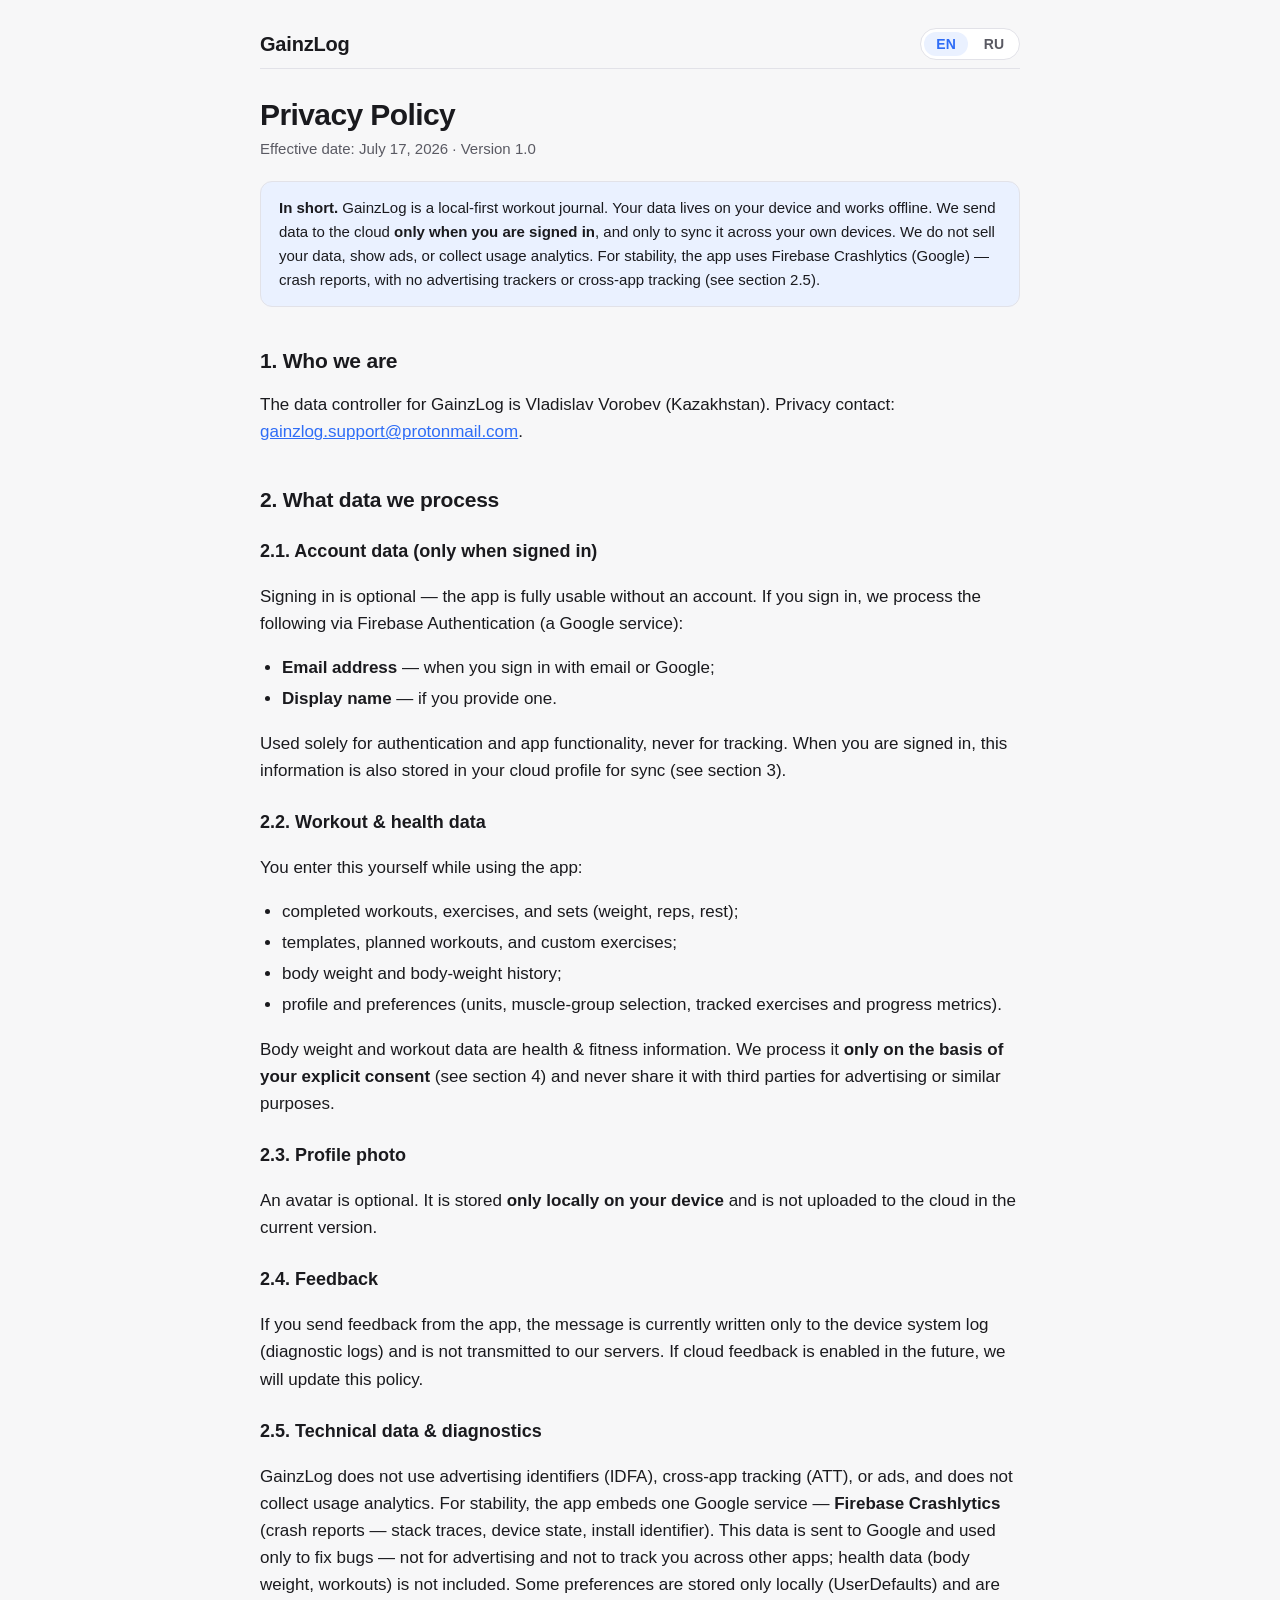
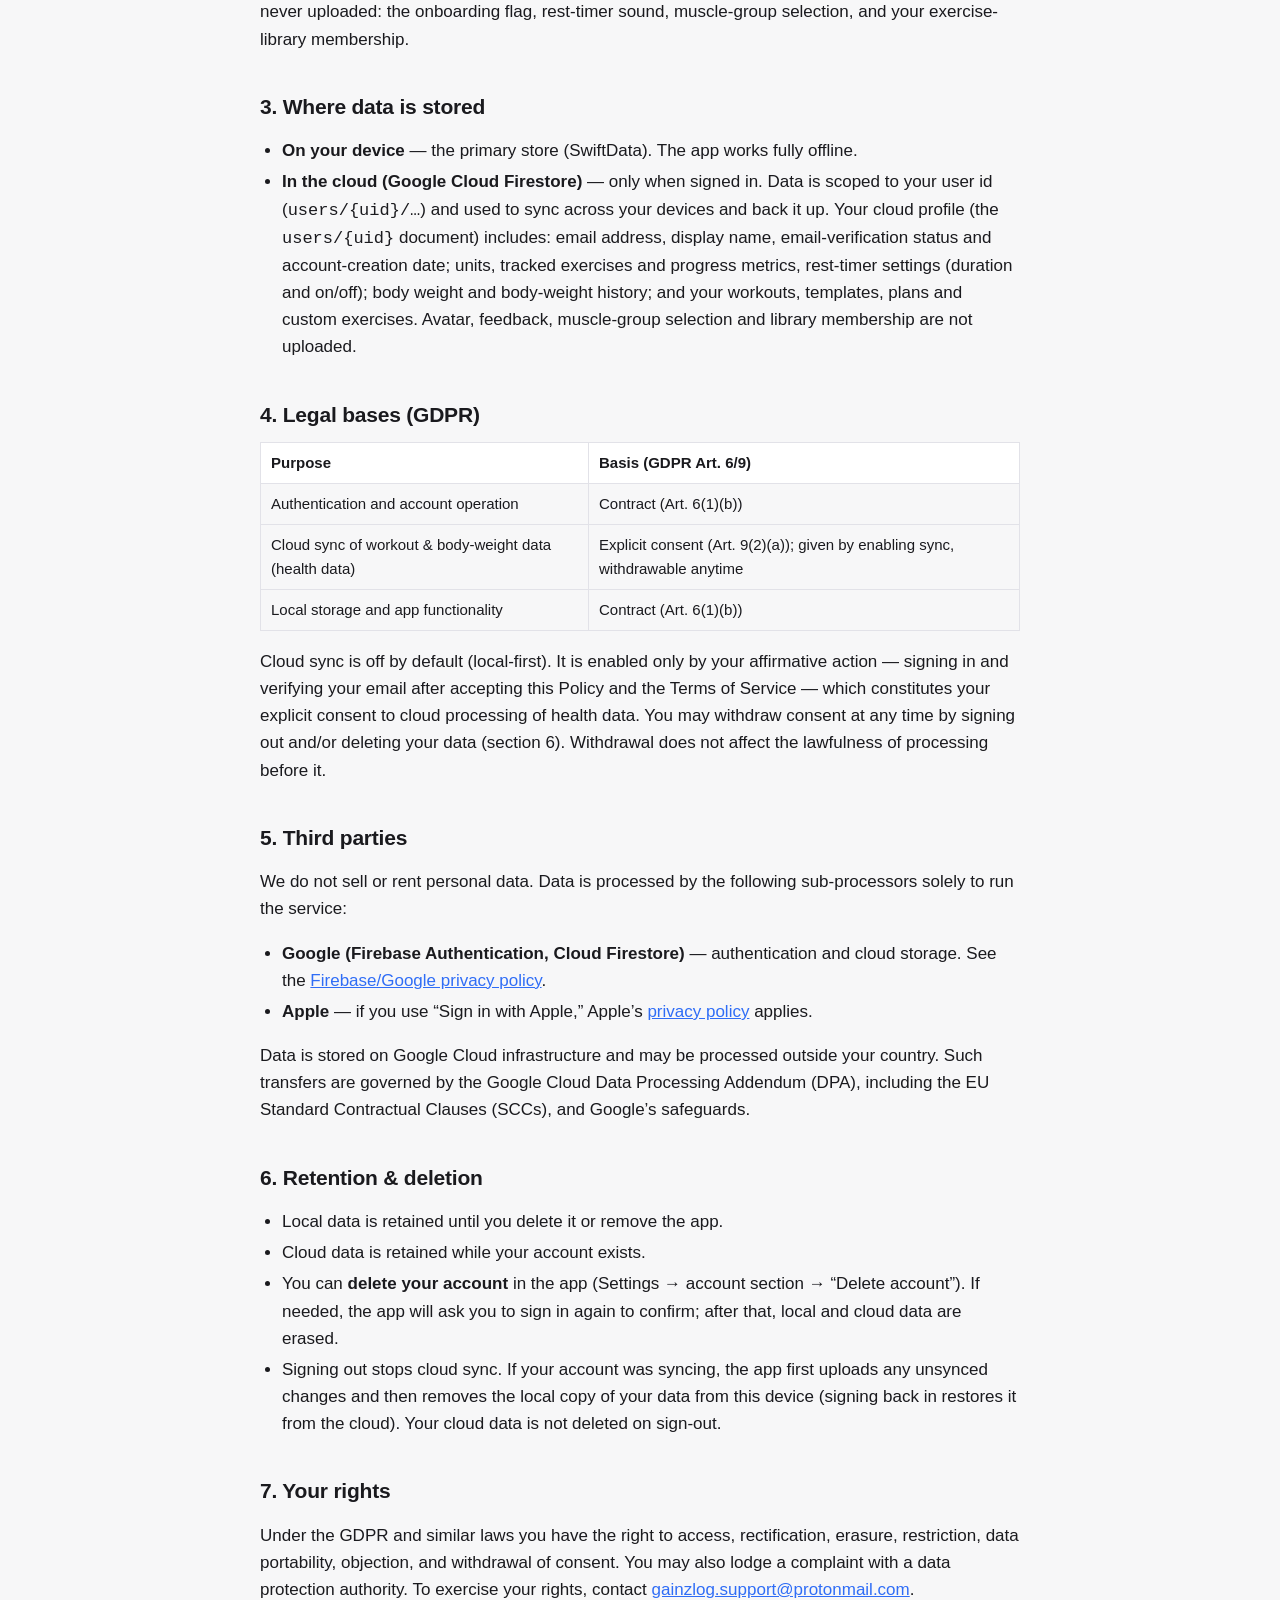
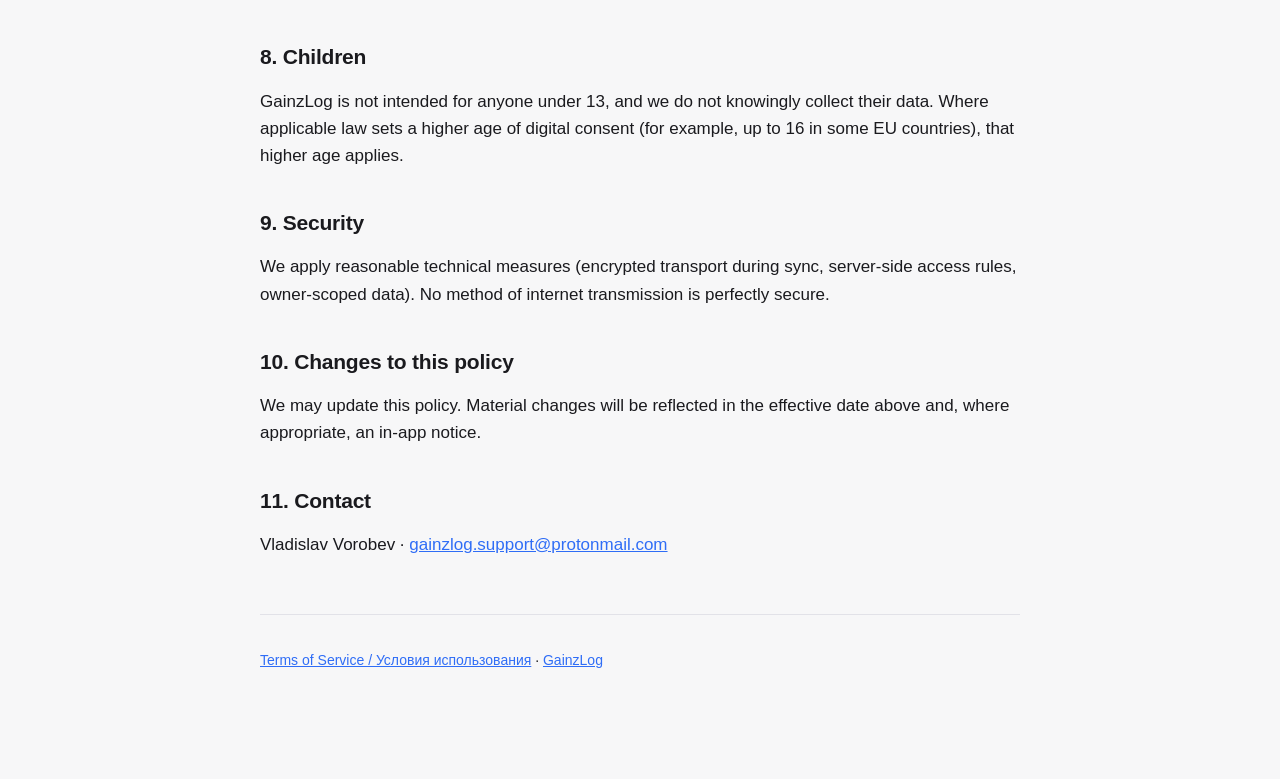
==== commit bf63b3c5: "docs(privacy): 2.5 Crashlytics-only — analytics removed in app (audit dropped FirebaseAnalytics) Liv" ====
--- a/privacy/index.html
+++ b/privacy/index.html
@@ -27,10 +27,10 @@
       <strong>Коротко.</strong> GainzLog — приложение-дневник тренировок с приоритетом
       локального хранения (local-first). Данные хранятся на вашем устройстве и работают
       офлайн. Мы отправляем данные в облако <strong>только если вы вошли в аккаунт</strong>,
-      и только для синхронизации между вашими устройствами. Мы не продаём ваши данные
-      и не показываем рекламу. Для аналитики использования и стабильности приложение
-      использует Firebase Analytics и Crashlytics (Google) — без рекламных трекеров
-      и межприложенческого отслеживания (см. раздел 2.5).
+      и только для синхронизации между вашими устройствами. Мы не продаём ваши данные,
+      не показываем рекламу и не собираем аналитику использования. Для стабильности
+      приложение использует Firebase Crashlytics (Google) — отчёты о сбоях, без рекламных
+      трекеров и межприложенческого отслеживания (см. раздел 2.5).
     </div>
 
     <h2>1. Кто мы</h2>
@@ -80,16 +80,14 @@
       на наши серверы. При подключении облачной обратной связи в будущем мы обновим эту политику.
     </p>
 
-    <h3>2.5. Технические данные и аналитика</h3>
-    <p>
-      GainzLog не использует рекламные идентификаторы (IDFA) и межприложенческое отслеживание
-      (ATT) и не показывает рекламу. Для аналитики использования и стабильности в приложение
-      встроены сервисы Google: <strong>Firebase Analytics</strong> (обезличенная статистика
-      использования — идентификатор экземпляра приложения, модель устройства, версия ОС,
-      события сессий и экранов) и <strong>Firebase Crashlytics</strong> (отчёты о сбоях — стек
+    <h3>2.5. Технические данные и диагностика</h3>
+    <p>
+      GainzLog не использует рекламные идентификаторы (IDFA), межприложенческое отслеживание
+      (ATT) и рекламу, и не собирает аналитику использования. Для стабильности в приложение
+      встроен сервис Google <strong>Firebase Crashlytics</strong> — отчёты о сбоях (стек
       вызовов, состояние устройства, идентификатор установки). Эти данные передаются в Google
-      и используются только для улучшения приложения — не для рекламы и не для отслеживания вас
-      в других приложениях; данные о здоровье (вес тела, тренировки) в аналитику не передаются.
+      и используются только для исправления ошибок — не для рекламы и не для отслеживания вас
+      в других приложениях; данные о здоровье (вес тела, тренировки) в них не передаются.
       Часть настроек хранится только локально (UserDefaults) и в облако не передаётся: флаг
       прохождения онбординга, звук таймера отдыха, выбор групп мышц, состав вашей библиотеки
       упражнений.
@@ -155,9 +153,9 @@
       <strong>In short.</strong> GainzLog is a local-first workout journal. Your data lives
       on your device and works offline. We send data to the cloud <strong>only when you are
       signed in</strong>, and only to sync it across your own devices. We do not sell your
-      data or show ads. For usage analytics and stability, the app uses Firebase Analytics
-      and Crashlytics (Google) — with no advertising trackers or cross-app tracking
-      (see section 2.5).
+      data, show ads, or collect usage analytics. For stability, the app uses Firebase
+      Crashlytics (Google) — crash reports, with no advertising trackers or cross-app
+      tracking (see section 2.5).
     </div>
 
     <h2>1. Who we are</h2>
@@ -193,8 +191,8 @@
     <h3>2.4. Feedback</h3>
     <p>If you send feedback from the app, the message is currently written only to the device system log (diagnostic logs) and is not transmitted to our servers. If cloud feedback is enabled in the future, we will update this policy.</p>
 
-    <h3>2.5. Technical data &amp; analytics</h3>
-    <p>GainzLog does not use advertising identifiers (IDFA) or cross-app tracking (ATT), and shows no ads. For usage analytics and stability, the app embeds Google services: <strong>Firebase Analytics</strong> (anonymized usage statistics — app-instance ID, device model, OS version, session and screen events) and <strong>Firebase Crashlytics</strong> (crash reports — stack traces, device state, install identifier). This data is sent to Google and used only to improve the app — not for advertising and not to track you across other apps; health data (body weight, workouts) is not sent to analytics. Some preferences are stored only locally (UserDefaults) and are never uploaded: the onboarding flag, rest-timer sound, muscle-group selection, and your exercise-library membership.</p>
+    <h3>2.5. Technical data &amp; diagnostics</h3>
+    <p>GainzLog does not use advertising identifiers (IDFA), cross-app tracking (ATT), or ads, and does not collect usage analytics. For stability, the app embeds one Google service — <strong>Firebase Crashlytics</strong> (crash reports — stack traces, device state, install identifier). This data is sent to Google and used only to fix bugs — not for advertising and not to track you across other apps; health data (body weight, workouts) is not included. Some preferences are stored only locally (UserDefaults) and are never uploaded: the onboarding flag, rest-timer sound, muscle-group selection, and your exercise-library membership.</p>
 
     <h2>3. Where data is stored</h2>
     <ul>
